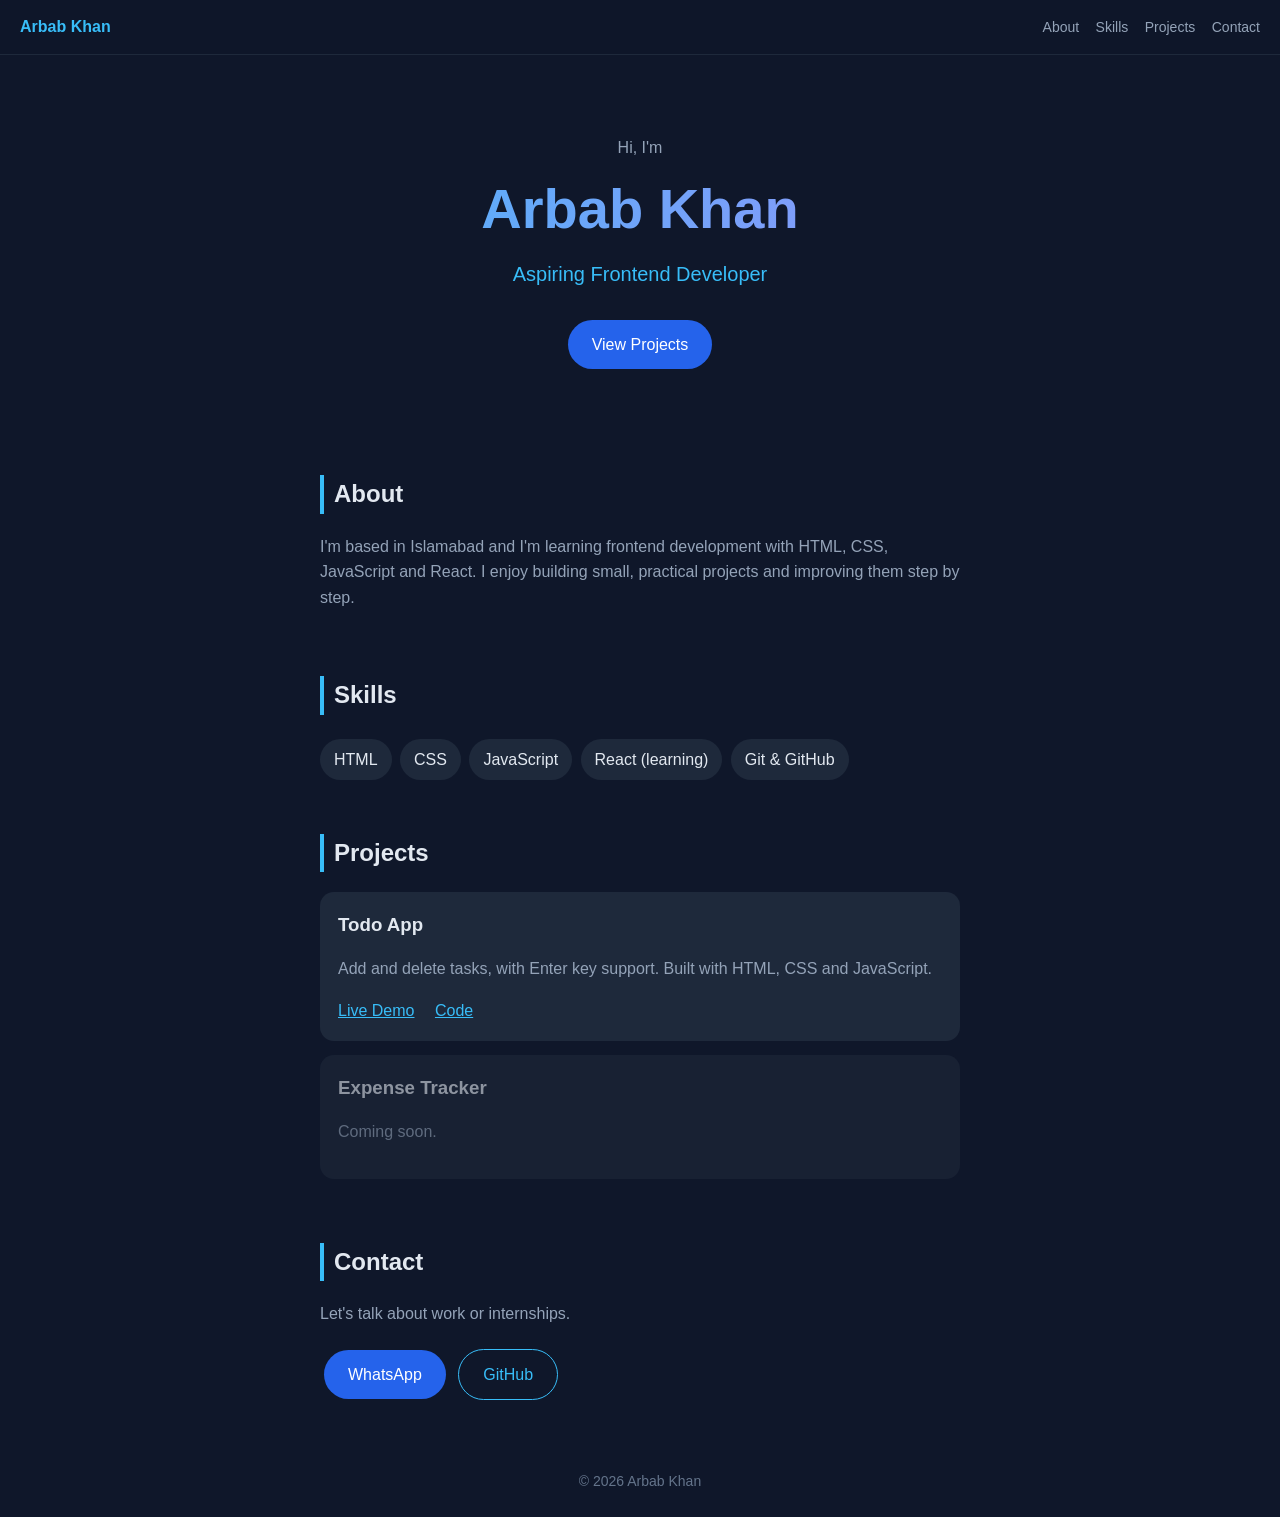
==== index.html @ 204a9f34 "Update index.html" ====
<!DOCTYPE html>
<html lang="en">
<head>
  <meta charset="UTF-8">
  <meta name="viewport" content="width=device-width, initial-scale=1">
  <title>Arbab | Frontend Developer</title>
  <link rel="stylesheet" href="style.css">
</head>
<body>
  <nav>
    <span class="logo">Arbab Khan</span>
    <div>
      <a href="#about">About</a>
      <a href="#skills">Skills</a>
      <a href="#projects">Projects</a>
      <a href="#contact">Contact</a>
    </div>
  </nav>

  <header class="hero">
    <p class="hello">Hi, I'm</p>
    <h1>Arbab Khan</h1>
    <p class="role">Aspiring Frontend Developer</p>
    <a class="btn" href="#projects">View Projects</a>
  </header>

  <main>
    <section id="about">
      <h2>About</h2>
      <p>I'm based in Islamabad and I'm learning frontend development with HTML, CSS, JavaScript and React. I enjoy building small, practical projects and improving them step by step.</p>
    </section>

    <section id="skills">
      <h2>Skills</h2>
      <div class="chips">
        <span>HTML</span>
        <span>CSS</span>
        <span>JavaScript</span>
        <span>React (learning)</span>
        <span>Git & GitHub</span>
      </div>
    </section>

    <section id="projects">
      <h2>Projects</h2>
      <div class="card">
        <h3>Todo App</h3>
        <p>Add and delete tasks, with Enter key support. Built with HTML, CSS and JavaScript.</p>
        <a href="todo/">Live Demo</a>
        <a href="https://github.com/arbabkhan0469/portfolio/tree/main/todo">Code</a>
      </div>
      <div class="card soon">
        <h3>Expense Tracker</h3>
        <p>Coming soon.</p>
      </div>
    </section>

    <section id="contact">
      <h2>Contact</h2>
      <p>Let's talk about work or internships.</p>
      <a class="btn whatsapp" href="https://wa.me/923145910469">WhatsApp</a>
      <a class="btn outline" href="https://github.com/arbabkhan0469">GitHub</a>
    </section>
  </main>

  <footer>© 2026 Arbab Khan</footer>
</body>
</html>
---- style.css ----
html { scroll-behavior: smooth; }
body {
  margin: 0;
  font-family: Arial, sans-serif;
  background: #0f172a;
  color: #e2e8f0;
  line-height: 1.6;
}
nav {
  position: sticky;
  top: 0;
  display: flex;
  justify-content: space-between;
  align-items: center;
  padding: 14px 20px;
  background: rgba(15, 23, 42, 0.92);
  border-bottom: 1px solid #1e293b;
}
.logo { font-weight: bold; color: #38bdf8; }
nav a {
  color: #94a3b8;
  text-decoration: none;
  margin-left: 12px;
  font-size: 14px;
}
.hero { padding: 80px 24px 50px; text-align: center; }
.hello { color: #94a3b8; margin: 0; }
h1 {
  font-size: 56px;
  margin: 4px 0;
  background: linear-gradient(90deg, #38bdf8, #a78bfa);
  -webkit-background-clip: text;
  background-clip: text;
  color: transparent;
}
.role { font-size: 20px; color: #38bdf8; margin: 0 0 24px; }
.btn {
  display: inline-block;
  background: #2563eb;
  color: white;
  padding: 12px 24px;
  border-radius: 999px;
  text-decoration: none;
  margin: 6px 4px;
}
.btn.outline { background: transparent; border: 1px solid #38bdf8; color: #38bdf8; }
main { max-width: 640px; margin: 0 auto; padding: 0 24px 40px; }
section { padding-top: 30px; }
h2 { border-left: 4px solid #38bdf8; padding-left: 10px; }
p { color: #94a3b8; }
.chips span {
  display: inline-block;
  background: #1e293b;
  padding: 8px 14px;
  border-radius: 999px;
  margin: 4px 4px 4px 0;
}
.card {
  background: #1e293b;
  padding: 18px;
  border-radius: 14px;
  margin-bottom: 14px;
  transition: transform 0.2s;
}
.card:hover { transform: translateY(-4px); }
.card h3 { margin: 0 0 6px; }
.card a { color: #38bdf8; margin-right: 16px; }
.soon { opacity: 0.6; }
footer { text-align: center; padding: 24px; color: #64748b; font-size: 14px; }
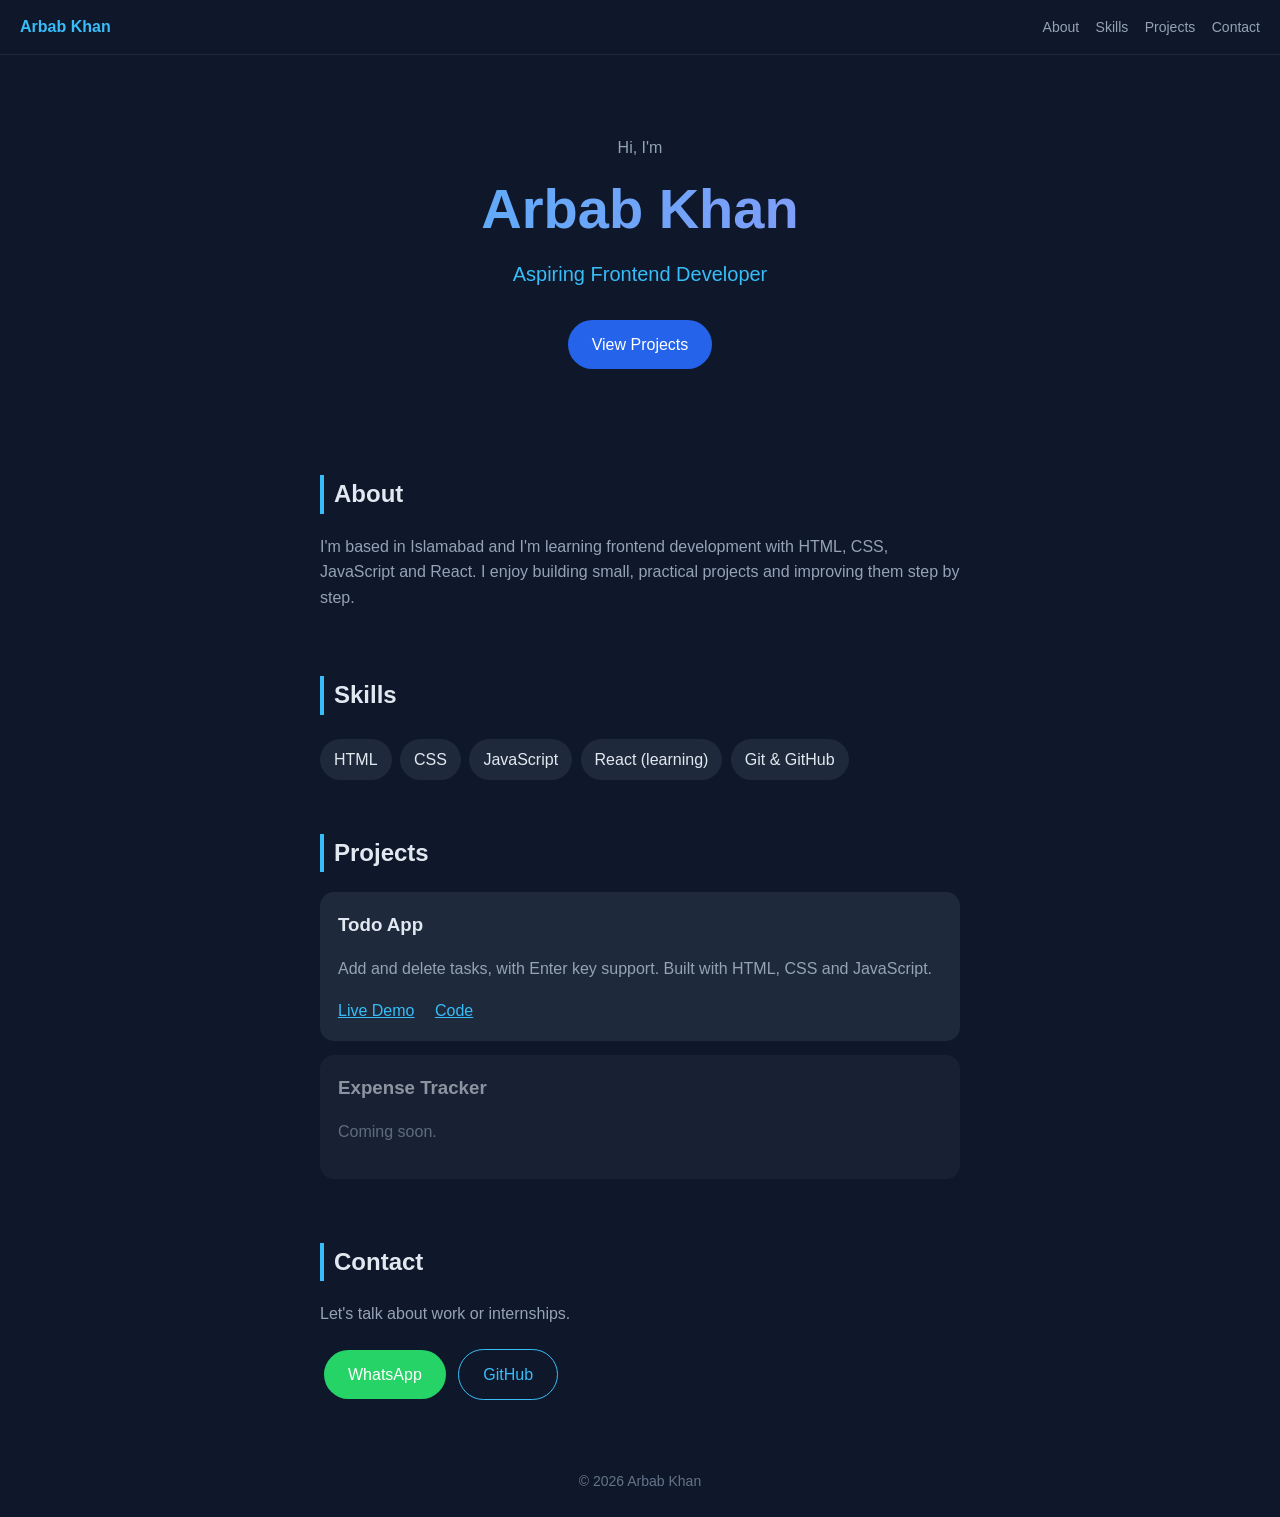
==== commit 7d7000ca: "Update index.html" ====
--- a/index.html
+++ b/index.html
@@ -1,6 +1,4 @@
-
-
-    <!DOCTYPE html>
+<!DOCTYPE html>
 <html lang="en">
 <head>
   <meta charset="UTF-8">
@@ -67,4 +65,5 @@
 
   <footer>© 2026 Arbab Khan</footer>
 </body>
-</html>
+    </html>
+
--- a/style.css
+++ b/style.css
@@ -9,11 +9,12 @@
 nav {
   position: sticky;
   top: 0;
+  z-index: 10;
   display: flex;
   justify-content: space-between;
   align-items: center;
   padding: 14px 20px;
-  background: rgba(15, 23, 42, 0.92);
+  background: #0f172a;
   border-bottom: 1px solid #1e293b;
 }
 .logo { font-weight: bold; color: #38bdf8; }
@@ -43,6 +44,7 @@
   text-decoration: none;
   margin: 6px 4px;
 }
+.btn.whatsapp { background: #25d366; }
 .btn.outline { background: transparent; border: 1px solid #38bdf8; color: #38bdf8; }
 main { max-width: 640px; margin: 0 auto; padding: 0 24px 40px; }
 section { padding-top: 30px; }
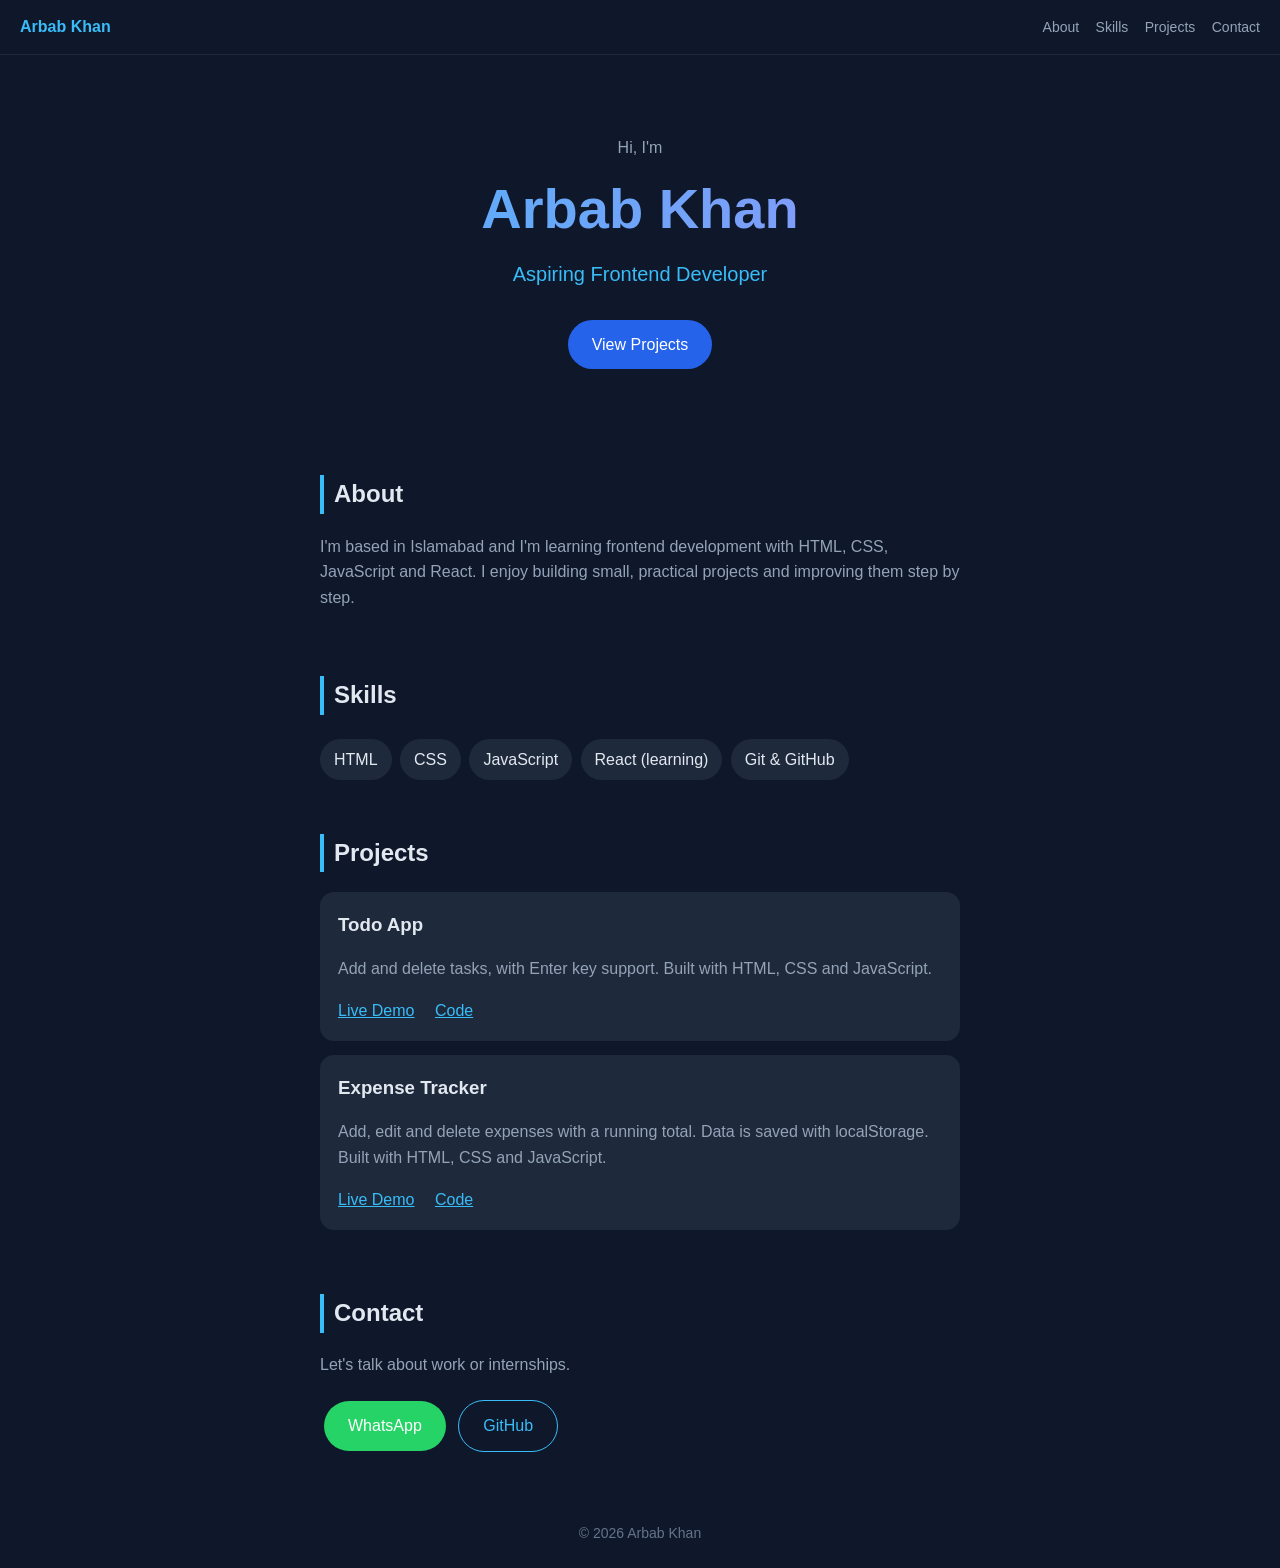
==== commit 3ecb0fd6: "Update index.html" ====
--- a/index.html
+++ b/index.html
@@ -49,10 +49,12 @@
         <a href="todo/">Live Demo</a>
         <a href="https://github.com/arbabkhan0469/portfolio/tree/main/todo">Code</a>
       </div>
-      <div class="card soon">
-        <h3>Expense Tracker</h3>
-        <p>Coming soon.</p>
-      </div>
+      <div class="card">
+  <h3>Expense Tracker</h3>
+  <p>Add, edit and delete expenses with a running total. Data is saved with localStorage. Built with HTML, CSS and JavaScript.</p>
+  <a href="expense-tracker/">Live Demo</a>
+  <a href="https://github.com/arbabkhan0469/portfolio/tree/main/expense-tracker">Code</a>
+</div>
     </section>
 
     <section id="contact">
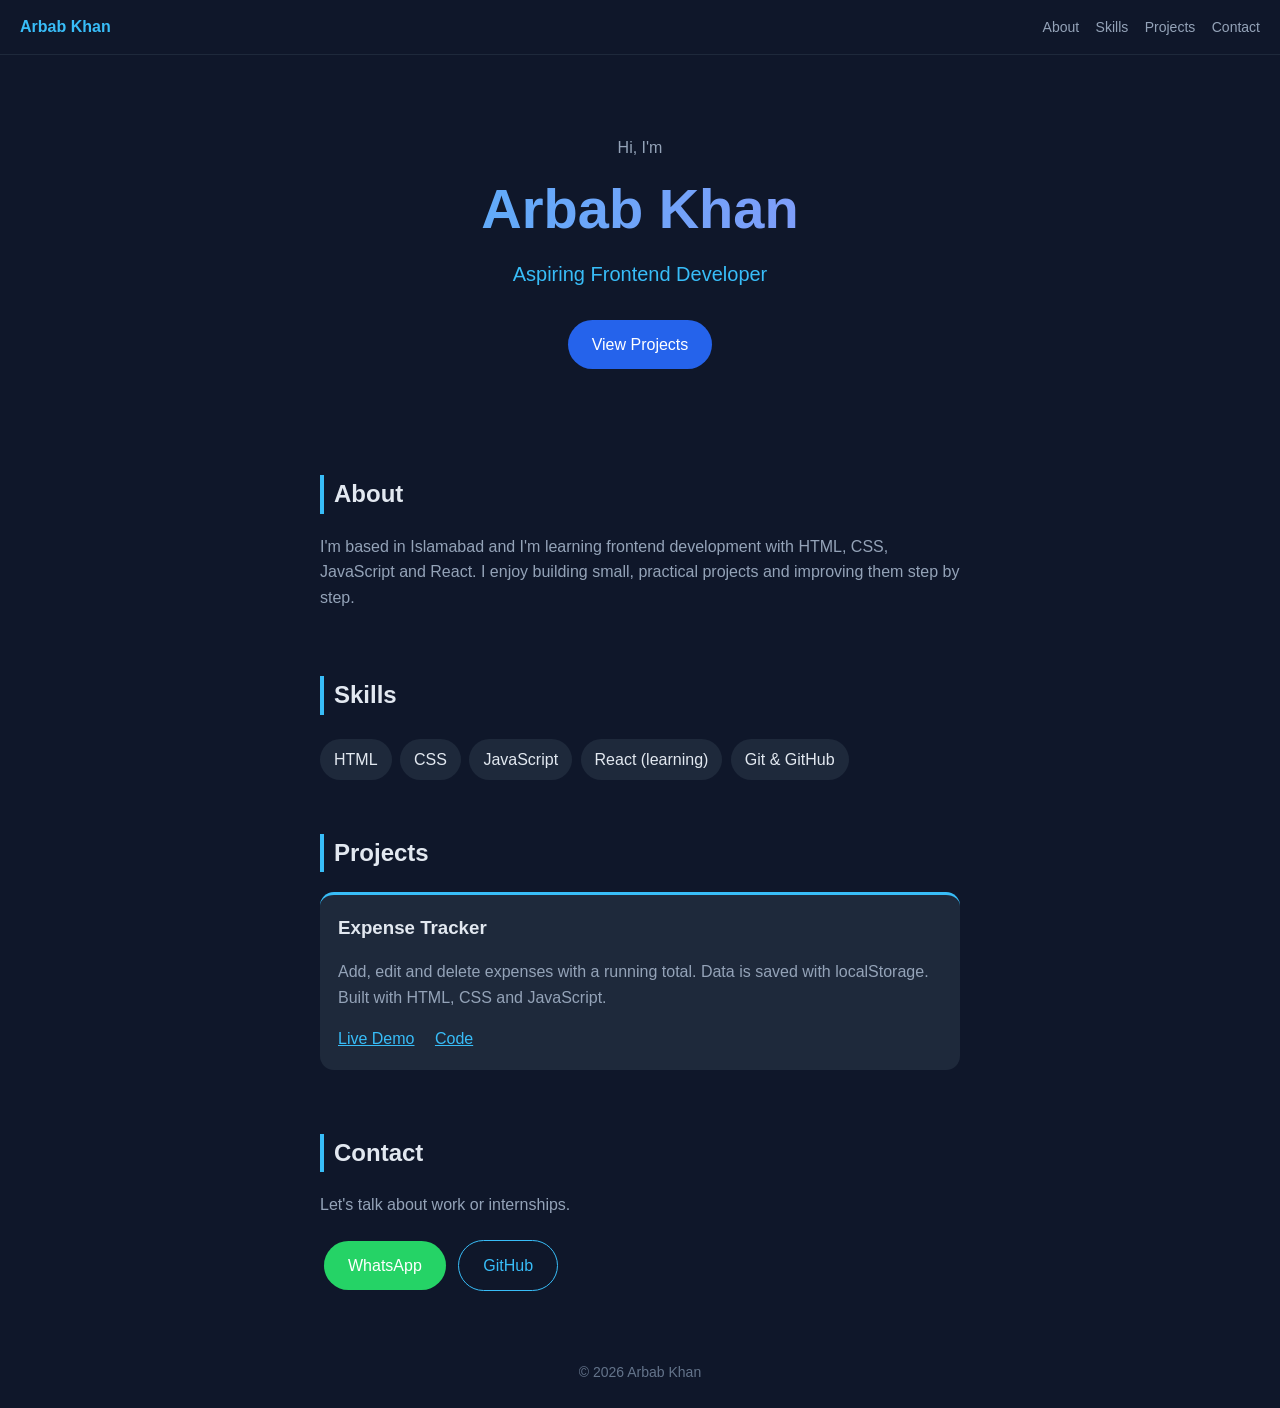
==== commit 7ec7364b: "Update index.html" ====
--- a/index.html
+++ b/index.html
@@ -1,4 +1,4 @@
-<!DOCTYPE html>
+ <!DOCTYPE html>
 <html lang="en">
 <head>
   <meta charset="UTF-8">
@@ -8,8 +8,10 @@
 </head>
 <body>
   <nav>
+    
     <span class="logo">Arbab Khan</span>
     <div>
+
       <a href="#about">About</a>
       <a href="#skills">Skills</a>
       <a href="#projects">Projects</a>
@@ -43,18 +45,13 @@
 
     <section id="projects">
       <h2>Projects</h2>
-      <div class="card">
-        <h3>Todo App</h3>
-        <p>Add and delete tasks, with Enter key support. Built with HTML, CSS and JavaScript.</p>
-        <a href="todo/">Live Demo</a>
-        <a href="https://github.com/arbabkhan0469/portfolio/tree/main/todo">Code</a>
-      </div>
-      <div class="card">
+      
+     <div class="card">
   <h3>Expense Tracker</h3>
   <p>Add, edit and delete expenses with a running total. Data is saved with localStorage. Built with HTML, CSS and JavaScript.</p>
   <a href="expense-tracker/">Live Demo</a>
   <a href="https://github.com/arbabkhan0469/portfolio/tree/main/expense-tracker">Code</a>
-</div>
+     </div>
     </section>
 
     <section id="contact">
@@ -67,5 +64,4 @@
 
   <footer>© 2026 Arbab Khan</footer>
 </body>
-    </html>
-
+</html>
--- a/style.css
+++ b/style.css
@@ -69,3 +69,15 @@
 .card a { color: #38bdf8; margin-right: 16px; }
 .soon { opacity: 0.6; }
 footer { text-align: center; padding: 24px; color: #64748b; font-size: 14px; }
+
+.card { border-top: 3px solid #38bdf8; }
+.tags { margin: 8px 0 12px; }
+.tags span {
+  display: inline-block;
+  background: #0f172a;
+  color: #38bdf8;
+  padding: 4px 10px;
+  border-radius: 999px;
+  font-size: 12px;
+  margin: 0 6px 6px 0;
+}
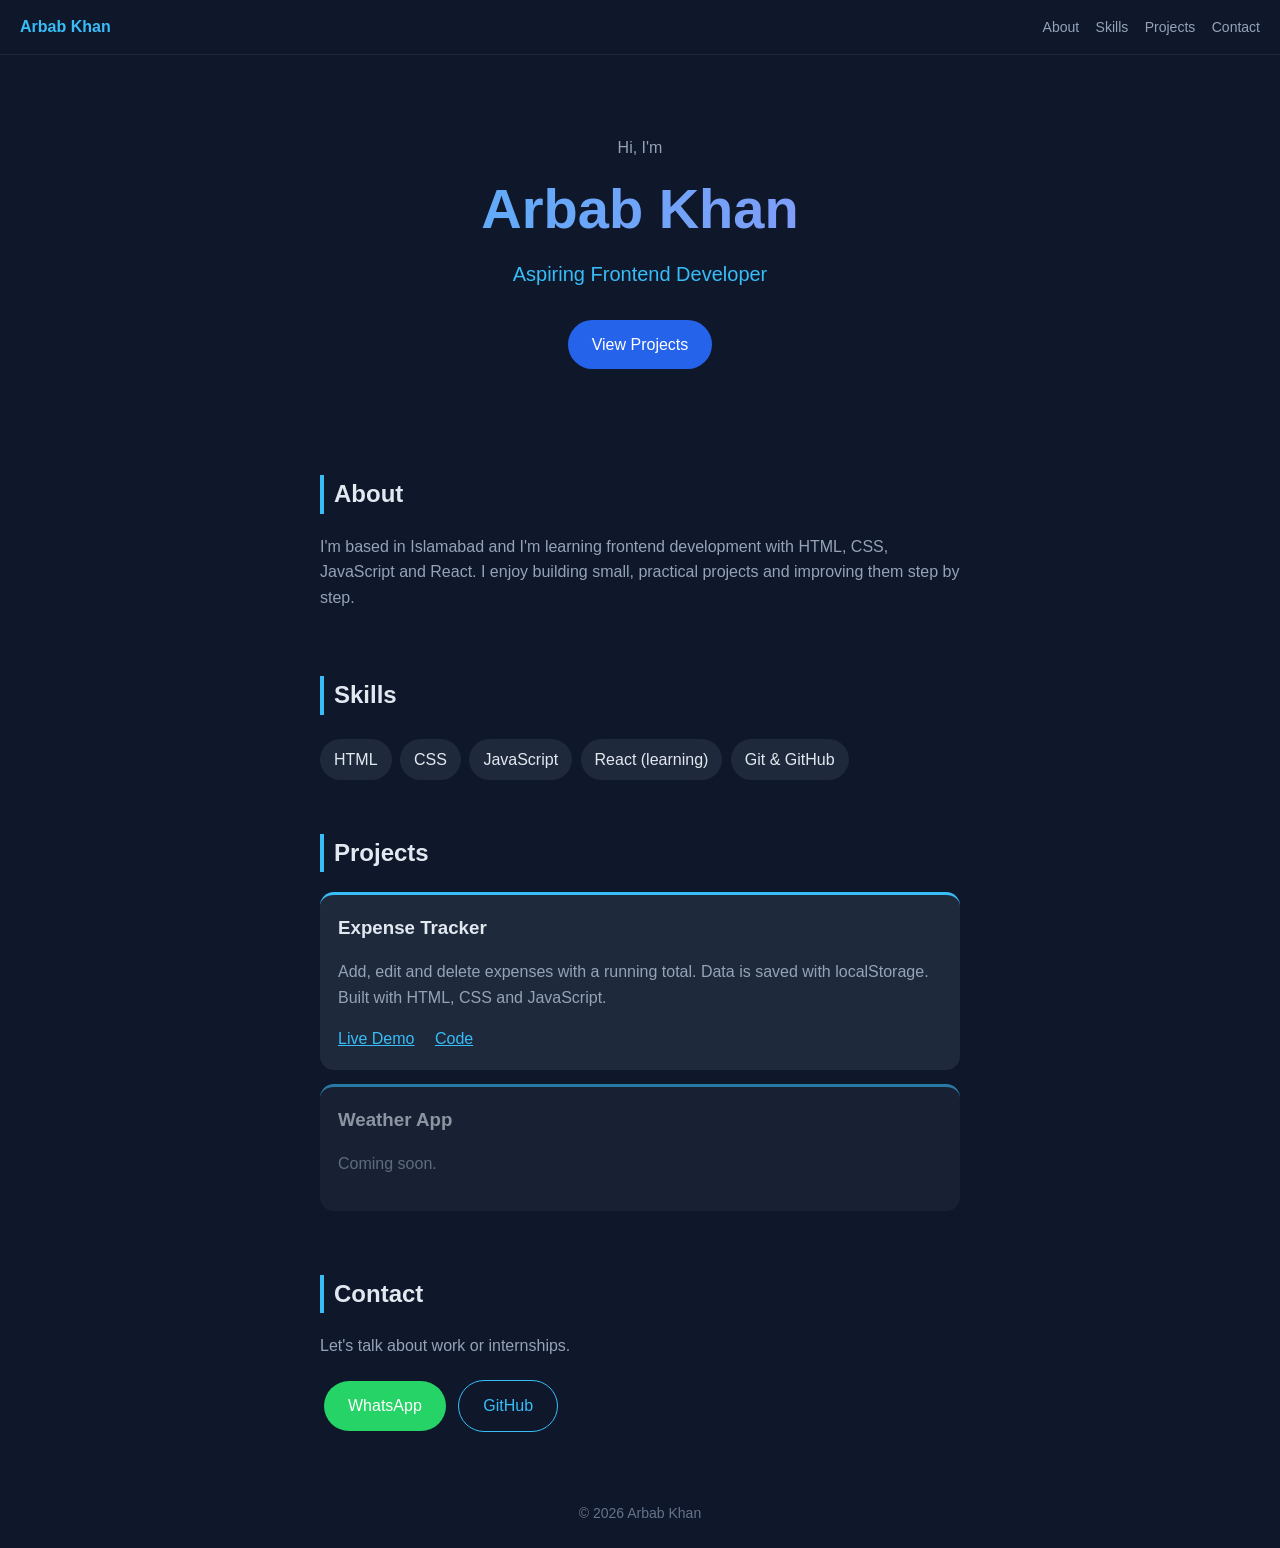
==== commit 2939e19a: "Update index.html" ====
--- a/index.html
+++ b/index.html
@@ -52,6 +52,10 @@
   <a href="expense-tracker/">Live Demo</a>
   <a href="https://github.com/arbabkhan0469/portfolio/tree/main/expense-tracker">Code</a>
      </div>
+     <div class="card soon">
+  <h3>Weather App</h3>
+  <p>Coming soon.</p>
+     </div>
     </section>
 
     <section id="contact">
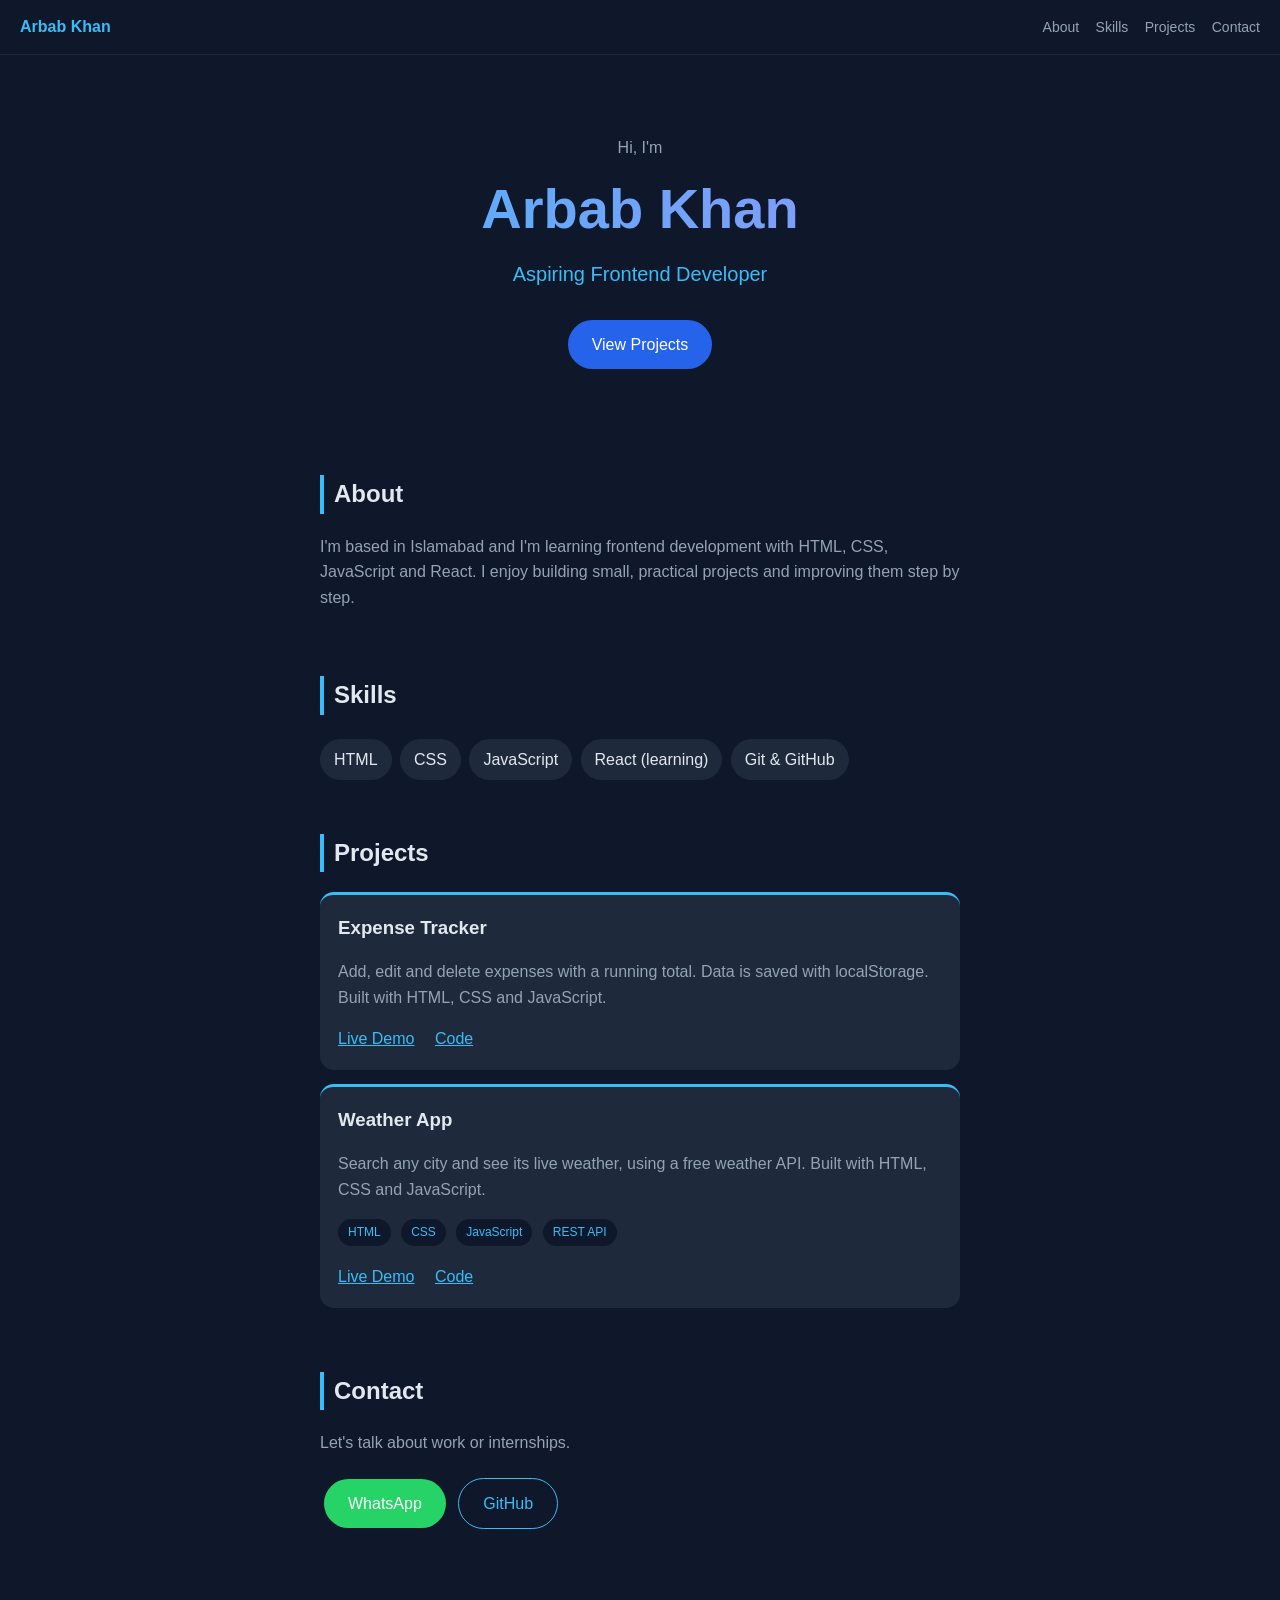
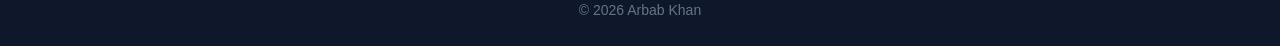
==== commit 5917796d: "Update index.html" ====
--- a/index.html
+++ b/index.html
@@ -52,10 +52,18 @@
   <a href="expense-tracker/">Live Demo</a>
   <a href="https://github.com/arbabkhan0469/portfolio/tree/main/expense-tracker">Code</a>
      </div>
-     <div class="card soon">
+     <div class="card">
   <h3>Weather App</h3>
-  <p>Coming soon.</p>
-     </div>
+  <p>Search any city and see its live weather, using a free weather API. Built with HTML, CSS and JavaScript.</p>
+  <div class="tags">
+    <span>HTML</span>
+    <span>CSS</span>
+    <span>JavaScript</span>
+    <span>REST API</span>
+  </div>
+  <a href="weather-app/">Live Demo</a>
+  <a href="https://github.com/arbabkhan0469/portfolio/tree/main/weather-app">Code</a>
+      </div>
     </section>
 
     <section id="contact">
